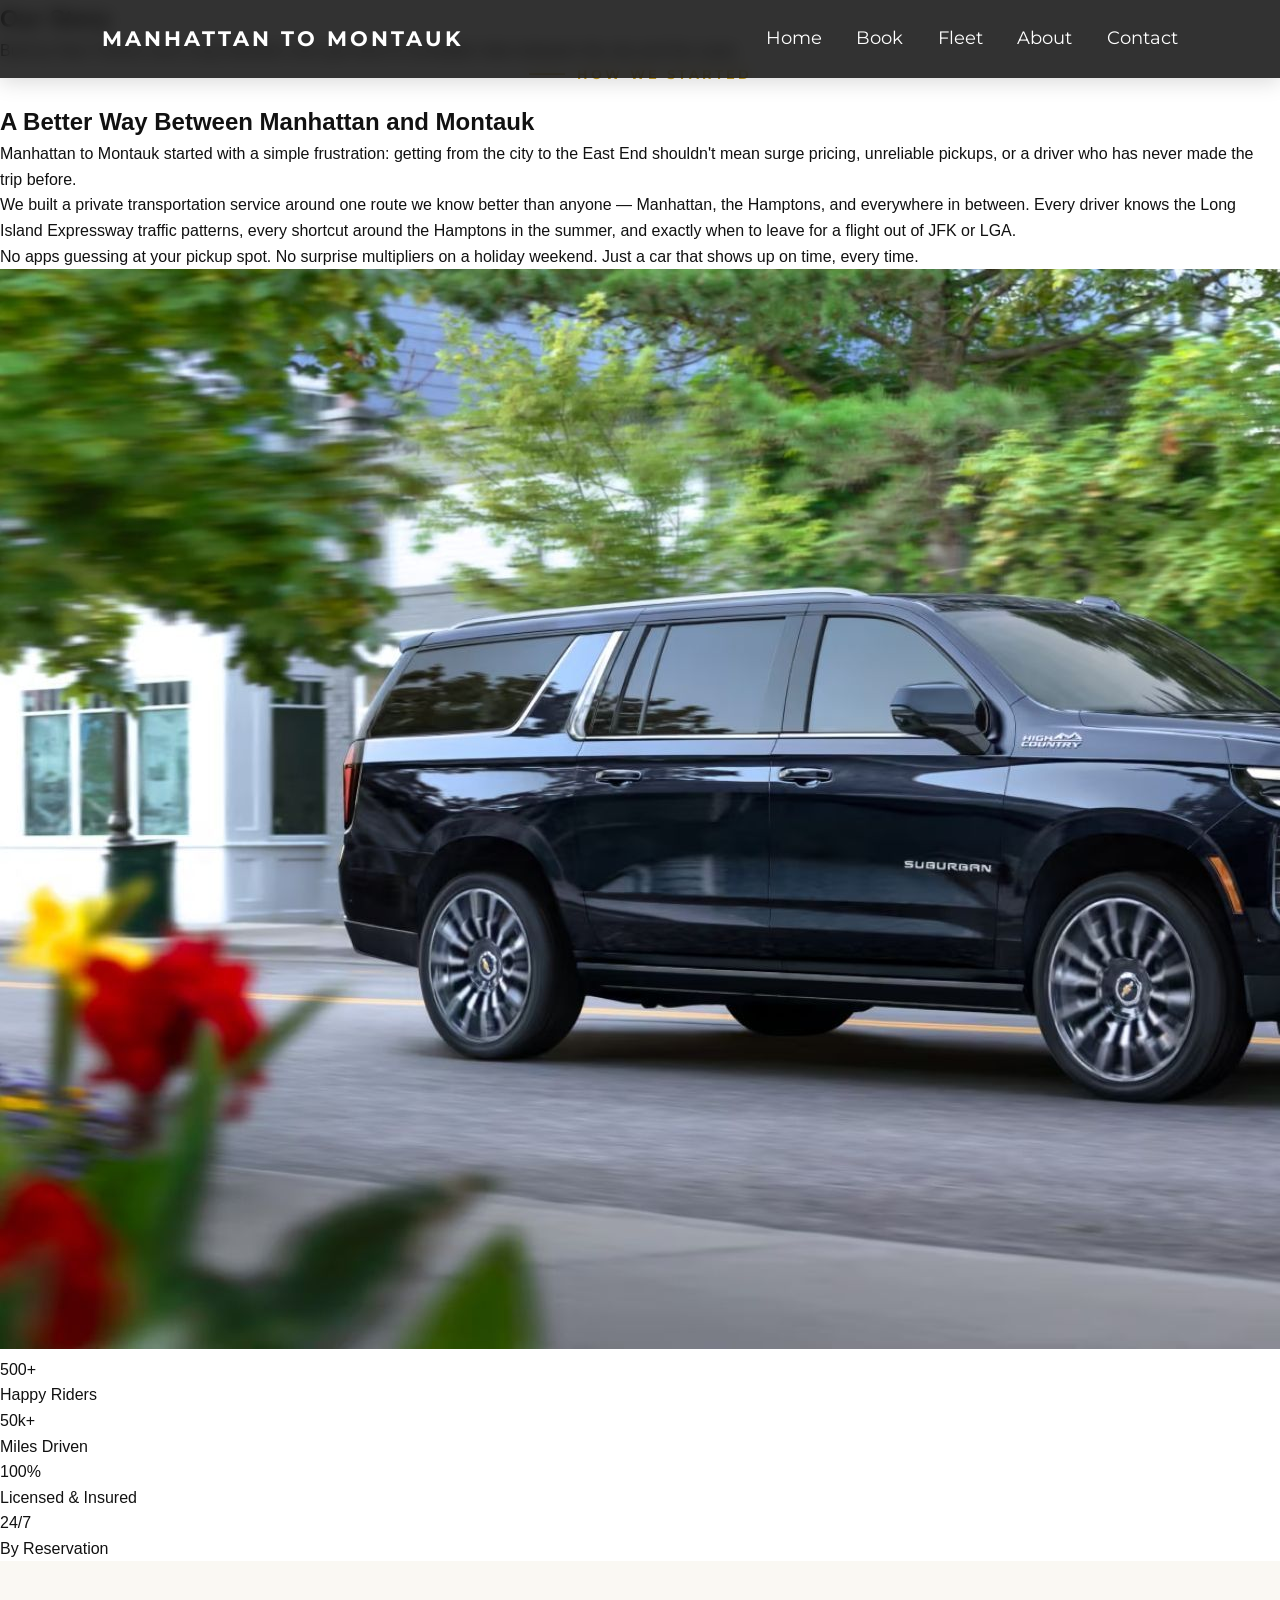
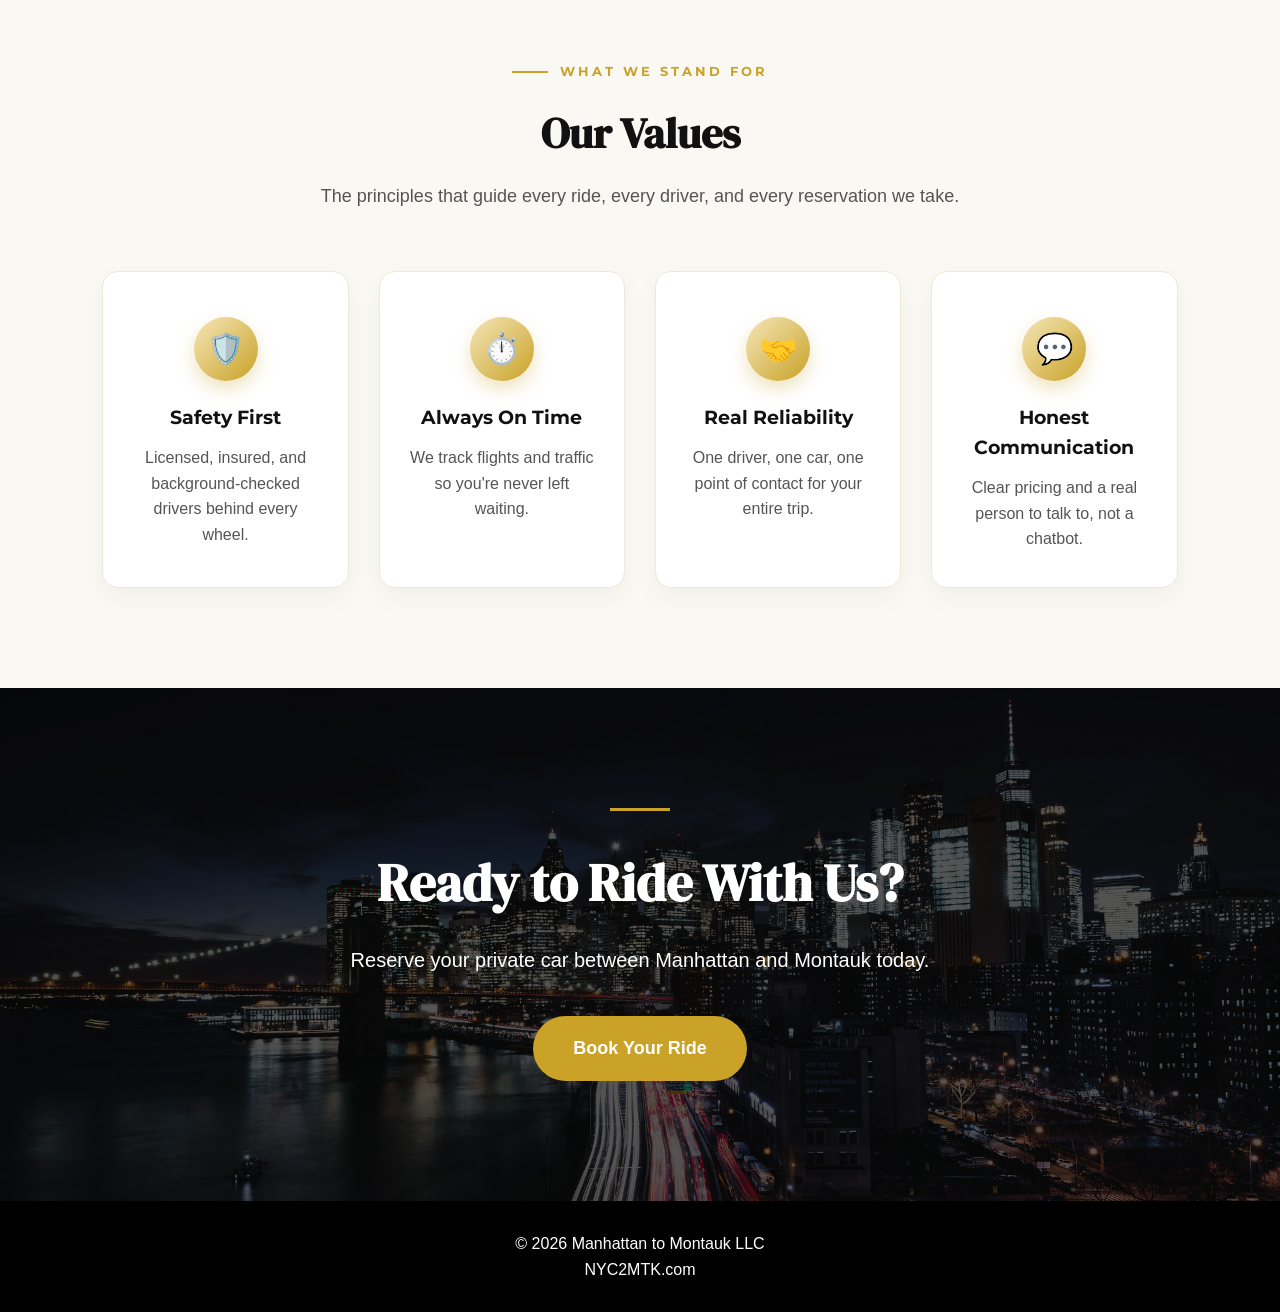
==== about.html @ 54332155 "Create about.html" ====
<!DOCTYPE html>
<html lang="en">
<head>
    <link rel="preconnect" href="https://fonts.googleapis.com">
    <link rel="preconnect" href="https://fonts.gstatic.com" crossorigin>
    <link href="https://fonts.googleapis.com/css2?family=Montserrat:wght@400;500;700&family=DM+Serif+Display&display=swap" rel="stylesheet">

    <meta charset="UTF-8">
    <meta name="viewport" content="width=device-width, initial-scale=1.0">
    <title>About Us | Manhattan to Montauk</title>
    <link rel="icon" type="image/png" href="images/favicon-32.png">
    <link rel="stylesheet" href="style.css">
</head>

<body>

<header>
    <div class="logo">
        MANHATTAN TO MONTAUK
    </div>

    <nav>
        <a href="index.html">Home</a>
        <a href="book.html">Book</a>
        <a href="#">Fleet</a>
        <a href="about.html">About</a>
        <a href="contact.html">Contact</a>
    </nav>
</header>


<section class="page-hero about-hero">
    <div class="page-hero-content">
        <h1>Our Story</h1>
        <p>
            Built by New Yorkers and Long Islanders who got tired
            of unreliable rides between the city and the coast.
        </p>
    </div>
</section>


<section class="story">

    <div class="story-text">
        <div class="eyebrow"><span></span>How We Started</div>
        <h2>A Better Way Between Manhattan and Montauk</h2>
        <p>
            Manhattan to Montauk started with a simple frustration: getting from the city
            to the East End shouldn't mean surge pricing, unreliable pickups, or a driver
            who has never made the trip before.
        </p>
        <p>
            We built a private transportation service around one route we know better than
            anyone &mdash; Manhattan, the Hamptons, and everywhere in between. Every driver
            knows the Long Island Expressway traffic patterns, every shortcut around the
            Hamptons in the summer, and exactly when to leave for a flight out of JFK or LGA.
        </p>
        <p>
            No apps guessing at your pickup spot. No surprise multipliers on a holiday
            weekend. Just a car that shows up on time, every time.
        </p>
    </div>

    <div class="story-image">
        <img src="images/suburban1.jpg" alt="Private car service vehicle">
    </div>

</section>


<section class="stats">

    <div class="stat">
        <div class="stat-number">500+</div>
        <div class="stat-label">Happy Riders</div>
    </div>

    <div class="stat">
        <div class="stat-number">50k+</div>
        <div class="stat-label">Miles Driven</div>
    </div>

    <div class="stat">
        <div class="stat-number">100%</div>
        <div class="stat-label">Licensed &amp; Insured</div>
    </div>

    <div class="stat">
        <div class="stat-number">24/7</div>
        <div class="stat-label">By Reservation</div>
    </div>

</section>


<section class="features">

    <div class="section-title">
        <div class="eyebrow"><span></span>What We Stand For</div>
        <h2>Our Values</h2>
        <p>
            The principles that guide every ride, every driver,
            and every reservation we take.
        </p>
    </div>

    <div class="feature-grid">

        <div class="feature-card">
            <div class="icon">🛡️</div>
            <h3>Safety First</h3>
            <p>
                Licensed, insured, and background-checked
                drivers behind every wheel.
            </p>
        </div>

        <div class="feature-card">
            <div class="icon">⏱️</div>
            <h3>Always On Time</h3>
            <p>
                We track flights and traffic so
                you're never left waiting.
            </p>
        </div>

        <div class="feature-card">
            <div class="icon">🤝</div>
            <h3>Real Reliability</h3>
            <p>
                One driver, one car, one point of
                contact for your entire trip.
            </p>
        </div>

        <div class="feature-card">
            <div class="icon">💬</div>
            <h3>Honest Communication</h3>
            <p>
                Clear pricing and a real person
                to talk to, not a chatbot.
            </p>
        </div>

    </div>

</section>


<section class="cta">

    <div class="cta-content">

        <div class="gold-line"></div>

        <h2>
            Ready to Ride With Us?
        </h2>

        <p>
            Reserve your private car between Manhattan and Montauk today.
        </p>

        <a href="book.html" class="button">
            Book Your Ride
        </a>

    </div>

</section>


<footer>

<p>
© 2026 Manhattan to Montauk LLC
</p>

<p>
NYC2MTK.com
</p>

</footer>

</body>
</html>
---- style.css ----
/* ==========================================
   GLOBAL STYLES
========================================== */

* {
    margin: 0;
    padding: 0;
    box-sizing: border-box;
}

body {
    color: #111;
    font-family: Arial, Helvetica, sans-serif;
    line-height: 1.6;
}


/* ==========================================
   HEADER & NAVIGATION
========================================== */

header {
    position: fixed;
    top: 0;
    width: 100%;
    padding: 22px 8%;
    display: flex;
    justify-content: space-between;
    align-items: center;
    z-index: 10;
    background: rgba(15,15,15,.85);
    backdrop-filter: blur(8px);
    -webkit-backdrop-filter: blur(8px);
    box-shadow: 0 4px 20px rgba(0,0,0,.15);
}

.logo {
    font-family: 'Montserrat', sans-serif;
    font-size: 21px;
    font-weight: 700;
    letter-spacing: 3px;
    text-transform: uppercase;
    color: white;
    display: flex;
    align-items: center;
    gap: 10px;
}

.logo-icon {
    height: 34px;
    width: auto;
    display: block;
}

nav a {
    font-family: 'Montserrat', sans-serif;
    font-size: 18px;
    color: white;
    text-decoration: none;
    margin-left: 30px;
    transition: opacity .3s;
}

nav a:hover {
    opacity: .75;
}


/* ==========================================
   BUTTONS
========================================== */

button,
.button {
    display: inline-block;
    background: #c9a227;
    color: white;
    border: none;
    padding: 18px 40px;
    border-radius: 40px;
    font-size: 18px;
    font-weight: 600;
    text-decoration: none;
    cursor: pointer;
    transition: .3s;
}

button:hover,
.button:hover {
    background: #b8921e;
    transform: translateY(-2px);
}


/* ==========================================
   HERO
========================================== */

.hero {
    position: relative;
    height: 100vh;
    overflow: hidden;
}

.slideshow {
    position: absolute;
    inset: 0;
}

.slide {
    position: absolute;
    inset: 0;
    background-size: cover;
    background-position: center;
    opacity: 0;
    transition: opacity 1.5s ease;
}

.slide.active {
    opacity: 1;
}

.slide:nth-child(1) {
    background-image: url("images/suburban1.jpg");
}

.slide:nth-child(2) {
    background-image: url("images/broadway.jpg");
}

.slide:nth-child(3) {
    background-image: url("images/airport.jpg");
}

.slide:nth-child(4) {
    background-image: url("images/montauk.jpg");
}

.overlay {
    position: absolute;
    inset: 0;
    background: rgba(0,0,0,.45);
}

.hero-content {
    position: relative;
    z-index: 2;
    height: 100%;
    width: 100%;
    color: white;
    display: flex;
    flex-direction: column;
    justify-content: center;
    align-items: center;
    text-align: center;
}

.hero h1 {
    font-family: 'DM Serif Display', serif;
    font-size: 60px;
    line-height: 1.1;
    max-width: 1500px;
}

.hero p {
    font-size: 24px;
    margin: 30px 0;
}


/* ==========================================
   FEATURES
========================================== */

.features {
    background: #faf8f3;
    padding: 100px 8%;
    text-align: center;
}

.section-title {
    max-width: 700px;
    margin: 0 auto 60px;
}

.eyebrow {
    display: flex;
    align-items: center;
    justify-content: center;
    gap: 12px;
    font-family: 'Montserrat', sans-serif;
    font-size: 13px;
    font-weight: 700;
    letter-spacing: 3px;
    text-transform: uppercase;
    color: #c9a227;
    margin-bottom: 18px;
}

.eyebrow span {
    display: block;
    width: 36px;
    height: 2px;
    background: #c9a227;
}

.section-title h2 {
    font-family: 'DM Serif Display', serif;
    font-size: 42px;
    margin-bottom: 15px;
}

.section-title p {
    font-size: 18px;
    color: #555;
}

.feature-grid {
    display: grid;
    grid-template-columns: repeat(4,1fr);
    gap: 30px;
}

.feature-card {
    position: relative;
    background: white;
    padding: 45px 30px 35px;
    border-radius: 16px;
    border: 1px solid #eee8da;
    box-shadow: 0 10px 25px rgba(0,0,0,.04);
    transition: .35s;
}

.feature-card:hover {
    transform: translateY(-8px);
    box-shadow: 0 20px 40px rgba(0,0,0,.09);
    border-color: #c9a227;
}

.icon {
    width: 64px;
    height: 64px;
    display: flex;
    align-items: center;
    justify-content: center;
    margin: 0 auto 22px;
    font-size: 30px;
    border-radius: 50%;
    background: linear-gradient(135deg, #f5e6b8, #c9a227);
    box-shadow: 0 8px 18px rgba(201,162,39,.3);
}

.feature-card h3 {
    font-family: 'Montserrat', sans-serif;
    margin-bottom: 12px;
}

.feature-card p {
    color: #555;
}


/* ==========================================
   ROUTES
========================================== */

.routes {
    background: #efece4;
    padding: 100px 8%;
    text-align: center;
}

.route-grid {
    display: grid;
    grid-template-columns: repeat(2,1fr);
    gap: 25px;
    margin-top: 10px;
    max-width: 1000px;
    margin-left: auto;
    margin-right: auto;
}

.route-card {
    position: relative;
    background: white;
    padding: 35px 40px;
    border-radius: 16px;
    border: 1px solid #e6e2d5;
    border-left: 4px solid #c9a227;
    box-shadow: 0 10px 25px rgba(0,0,0,.05);
    text-align: left;
    transition: .3s;
}

.route-card:hover {
    transform: translateY(-5px);
    box-shadow: 0 18px 35px rgba(0,0,0,.1);
}

.route-tag {
    display: inline-block;
    font-family: 'Montserrat', sans-serif;
    font-size: 12px;
    font-weight: 700;
    letter-spacing: 1.5px;
    text-transform: uppercase;
    color: #c9a227;
    background: rgba(201,162,39,.1);
    padding: 6px 14px;
    border-radius: 20px;
    margin-bottom: 18px;
}

.route-path {
    display: flex;
    align-items: center;
    gap: 14px;
    font-family: 'DM Serif Display', serif;
    font-size: 24px;
    margin-bottom: 22px;
}

.route-arrow {
    font-family: 'Montserrat', sans-serif;
    color: #c9a227;
    font-size: 20px;
}

.route-link {
    display: inline-block;
    font-family: 'Montserrat', sans-serif;
    font-size: 15px;
    font-weight: 600;
    color: #111;
    text-decoration: none;
    border-bottom: 2px solid transparent;
    transition: .3s;
}

.route-link:hover {
    border-bottom-color: #c9a227;
    color: #c9a227;
}


/* ==========================================
   CALL TO ACTION
========================================== */

.cta {
    position: relative;
    background:
        linear-gradient(rgba(0,0,0,.65), rgba(0,0,0,.65)),
        url("images/night-drive.jpg");
    background-size: cover;
    background-position: center;
    color: white;
    text-align: center;
    padding: 120px 20px;
}

.cta-content {
    position: relative;
    z-index: 2;
}

.gold-line {
    width: 60px;
    height: 3px;
    background: #c9a227;
    margin: 0 auto 30px;
}

.cta h2 {
    font-family: 'DM Serif Display', serif;
    font-size: 52px;
    margin-bottom: 20px;
}

.cta p {
    font-size: 20px;
    margin-bottom: 40px;
}


/* ==========================================
   BOOKING PAGE
========================================== */

.booking-hero {
    position: relative;
    padding: 150px 20px 90px;
    text-align: center;
    color: white;
    background:
        linear-gradient(rgba(0,0,0,.6), rgba(0,0,0,.6)),
        url("images/fleet2.jpg");
    background-size: cover;
    background-position: center;
}

.booking-hero-content {
    position: relative;
    z-index: 2;
    max-width: 800px;
    margin: 0 auto;
}

.booking-hero h1 {
    font-family: 'DM Serif Display', serif;
    font-size: 56px;
    margin-bottom: 20px;
}

.booking-hero p {
    font-size: 20px;
    color: #eee;
}

.booking {
    background: #eeece5;
    display: flex;
    justify-content: center;
    padding: 70px 20px 80px;
}

.booking-content {
    max-width: 800px;
    width: 100%;
    text-align: center;
}

/* ---- Booking Form ---- */

.booking-form {
    margin-top: 0;
    display: flex;
    flex-direction: column;
    gap: 30px;
    text-align: left;
}

.form-box {
    background: #fdfcf9;
    border: 1px solid #e7e4db;
    padding: 40px;
    border-radius: 20px;
    box-shadow: 0 10px 30px rgba(0,0,0,.06);
}

.form-section-title {
    font-family: 'DM Serif Display', serif;
    font-size: 26px;
    margin-bottom: 25px;
}

.trip-type {
    display: flex;
    gap: 15px;
    margin-bottom: 30px;
}

.radio-pill {
    position: relative;
}

.radio-pill input {
    position: absolute;
    opacity: 0;
    width: 100%;
    height: 100%;
    margin: 0;
    cursor: pointer;
}

.radio-pill span {
    display: inline-block;
    padding: 12px 26px;
    border-radius: 30px;
    background: #fafafa;
    border: 2px solid #eee;
    font-family: 'Montserrat', sans-serif;
    font-weight: 600;
    font-size: 15px;
    color: #555;
    transition: .3s;
}

.radio-pill input:checked + span {
    background: #c9a227;
    border-color: #c9a227;
    color: white;
}

.form-grid {
    display: grid;
    grid-template-columns: repeat(2, 1fr);
    gap: 25px;
}

.form-field {
    display: flex;
    flex-direction: column;
    gap: 8px;
}

.form-field.span-2 {
    grid-column: span 2;
}

.form-field label {
    font-family: 'Montserrat', sans-serif;
    font-size: 14px;
    font-weight: 600;
    color: #333;
}

.form-field input,
.form-field select,
.form-field textarea {
    font-family: Arial, Helvetica, sans-serif;
    font-size: 16px;
    padding: 14px 16px;
    border: 2px solid #e5e5e5;
    border-radius: 10px;
    background: #fafafa;
    color: #111;
    transition: .3s;
}

.form-field input:focus,
.form-field select:focus,
.form-field textarea:focus {
    outline: none;
    border-color: #c9a227;
    background: white;
}

.form-field textarea {
    resize: vertical;
}

.submit-button {
    width: 100%;
    font-size: 20px;
    padding: 20px;
}

.form-disclaimer {
    font-size: 14px;
    color: #888;
    text-align: center;
    margin-top: 15px;
}

.confirmation-box {
    margin-top: 50px;
    background: #fdfcf9;
    border: 1px solid #e7e4db;
    padding: 60px 40px;
    border-radius: 20px;
    box-shadow: 0 10px 30px rgba(0,0,0,.06);
    text-align: center;
}

.confirmation-box h2 {
    font-family: 'DM Serif Display', serif;
    font-size: 34px;
    margin-bottom: 20px;
    color: #c9a227;
}

.confirmation-box p {
    margin-bottom: 30px;
}

.payment-box {
    margin-top: 50px;
    background: #fdfcf9;
    border: 1px solid #e7e4db;
    padding: 40px;
    border-radius: 20px;
    box-shadow: 0 10px 30px rgba(0,0,0,.06);
}

.payment-box h2 {
    margin-bottom: 15px;
}

.payment-options {
    display: flex;
    justify-content: center;
    align-items: center;
    gap: 20px;
    margin-top: 30px;
    flex-wrap: wrap;
}

.payment-logo {
    background: #f3f1eb;
    padding: 16px 26px;
    border-radius: 12px;
    display: flex;
    align-items: center;
    justify-content: center;
    height: 56px;
}

.payment-logo img {
    max-height: 28px;
    max-width: 80px;
    width: auto;
    height: auto;
    object-fit: contain;
    display: block;
}


/* ==========================================
   FOOTER
========================================== */

footer {
    background: black;
    color: white;
    text-align: center;
    padding: 30px;
}


/* ==========================================
   RESPONSIVE
========================================== */

@media (max-width: 900px) {

    nav {
        display: none;
    }

    .hero h1,
    .booking-hero h1,
    .cta h2,
    .routes h2,
    .section-title h2 {
        font-size: 40px;
    }

    .feature-grid,
    .route-grid {
        grid-template-columns: 1fr;
    }

    .route-path {
        font-size: 20px;
        flex-wrap: wrap;
    }

    .payment-options {
        flex-direction: column;
        align-items: center;
    }

    .form-grid {
        grid-template-columns: 1fr;
    }

    .form-field.span-2 {
        grid-column: span 1;
    }

    .trip-type {
        flex-direction: column;
    }

    header {
        padding: 18px 6%;
    }

    .booking-hero {
        padding: 120px 20px 70px;
    }

}
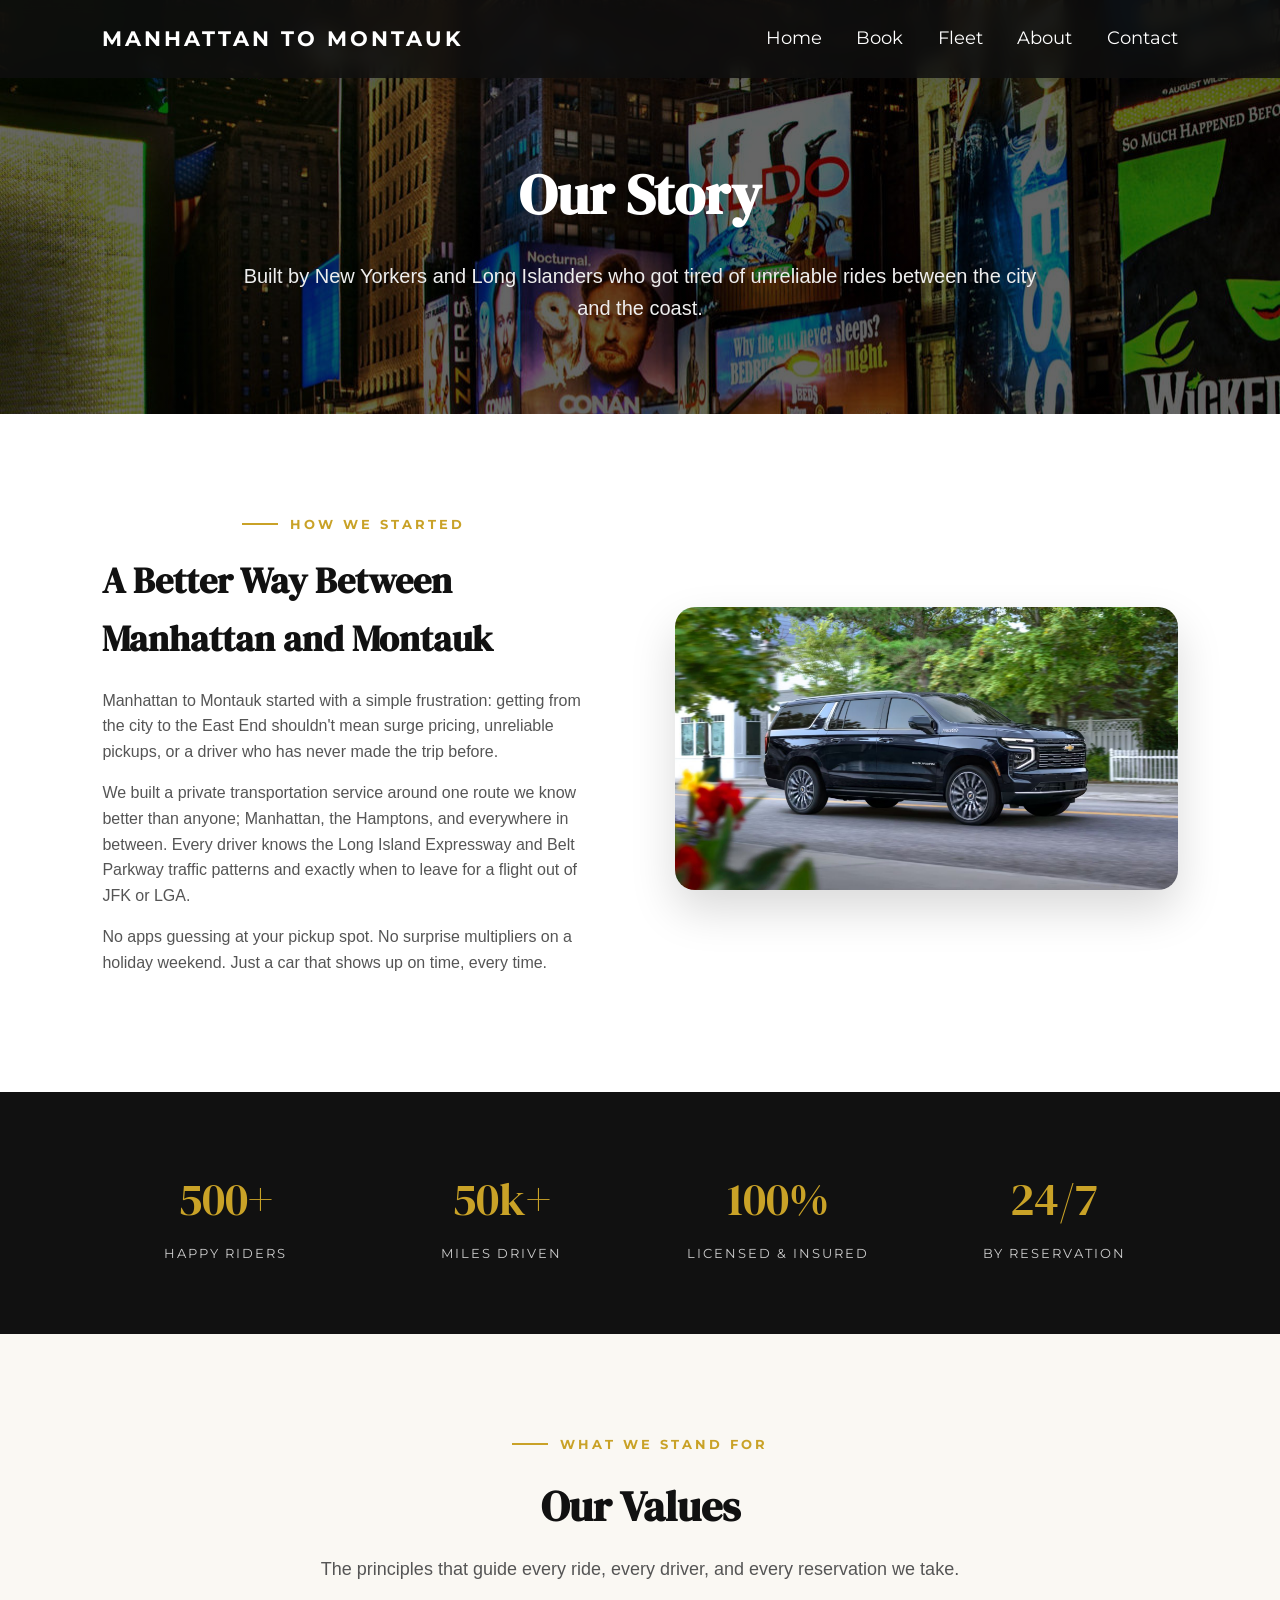
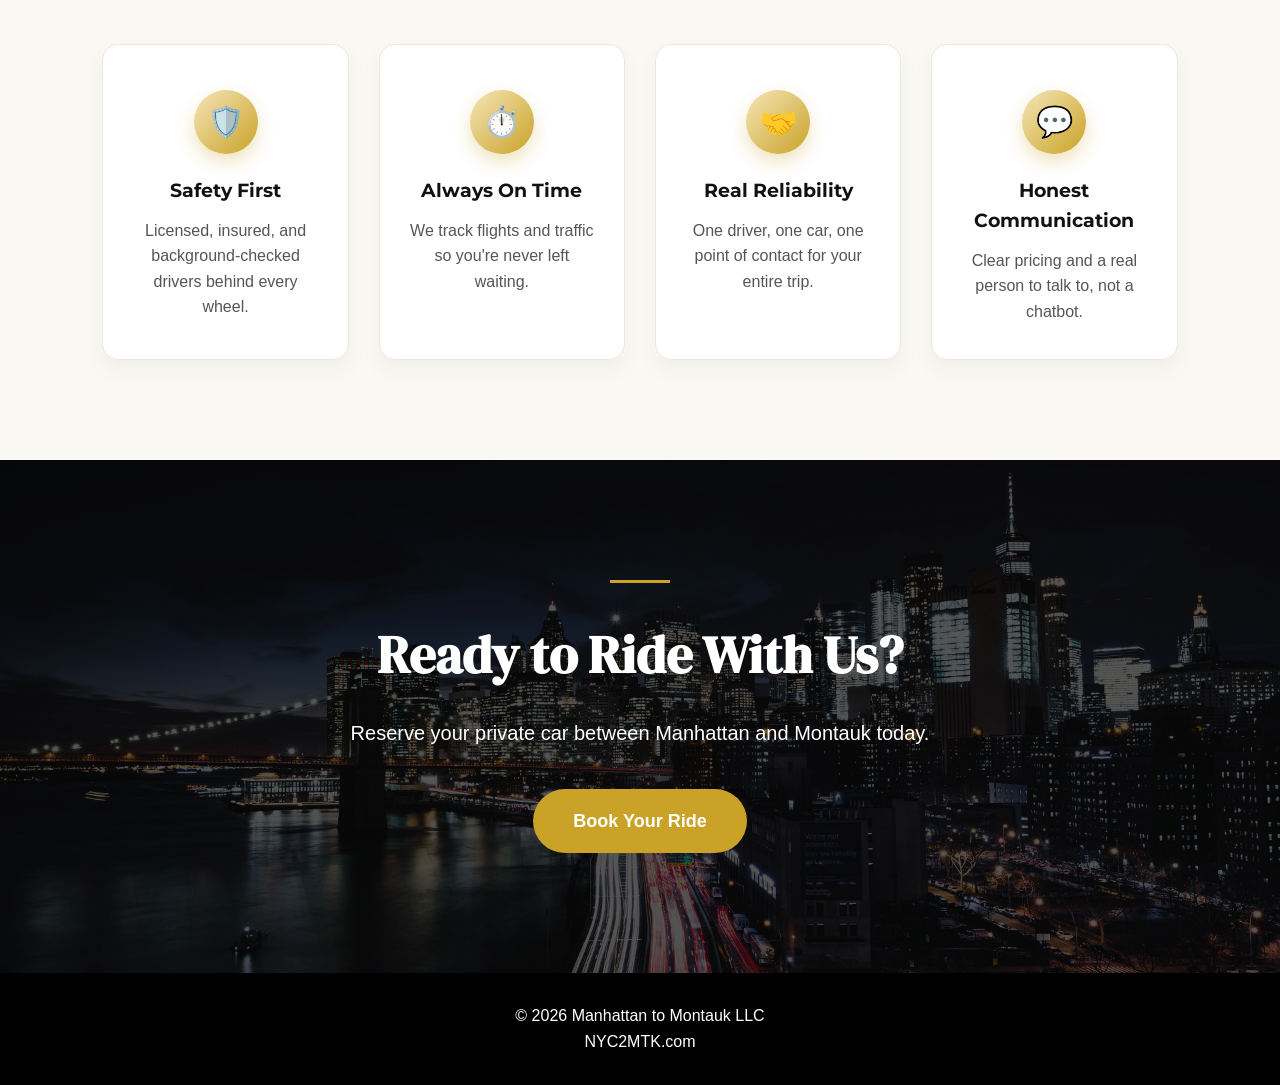
==== commit a0573e19: "Update about.html" ====
--- a/about.html
+++ b/about.html
@@ -52,9 +52,9 @@
         </p>
         <p>
             We built a private transportation service around one route we know better than
-            anyone &mdash; Manhattan, the Hamptons, and everywhere in between. Every driver
-            knows the Long Island Expressway traffic patterns, every shortcut around the
-            Hamptons in the summer, and exactly when to leave for a flight out of JFK or LGA.
+            anyone; Manhattan, the Hamptons, and everywhere in between. Every driver
+            knows the Long Island Expressway and Belt Parkway traffic patterns and exactly 
+            when to leave for a flight out of JFK or LGA.
         </p>
         <p>
             No apps guessing at your pickup spot. No surprise multipliers on a holiday
--- a/style.css
+++ b/style.css
@@ -338,6 +338,137 @@
 }
 
 .route-link:hover {
+    border-bottom-color: #c9a227;
+    color: #c9a227;
+}
+
+
+/* ==========================================
+   GENERIC PAGE HERO (About / Contact)
+========================================== */
+
+.page-hero {
+    position: relative;
+    padding: 150px 20px 90px;
+    text-align: center;
+    color: white;
+    background-size: cover;
+    background-position: center;
+}
+
+.about-hero {
+    background:
+        linear-gradient(rgba(0,0,0,.6), rgba(0,0,0,.6)),
+        url("images/broadway.jpg");
+}
+
+.contact-hero {
+    background:
+        linear-gradient(rgba(0,0,0,.6), rgba(0,0,0,.6)),
+        url("images/montauk.jpg");
+}
+
+.page-hero-content {
+    position: relative;
+    z-index: 2;
+    max-width: 800px;
+    margin: 0 auto;
+}
+
+.page-hero h1 {
+    font-family: 'DM Serif Display', serif;
+    font-size: 56px;
+    margin-bottom: 20px;
+}
+
+.page-hero p {
+    font-size: 20px;
+    color: #eee;
+}
+
+
+/* ==========================================
+   STORY SPLIT SECTION
+========================================== */
+
+.story {
+    display: grid;
+    grid-template-columns: 1fr 1fr;
+    gap: 70px;
+    align-items: center;
+    padding: 100px 8%;
+    background: white;
+}
+
+.story-text h2 {
+    font-family: 'DM Serif Display', serif;
+    font-size: 36px;
+    margin-bottom: 20px;
+}
+
+.story-text p {
+    color: #555;
+    margin-bottom: 16px;
+}
+
+.story-image img {
+    width: 100%;
+    height: 100%;
+    object-fit: cover;
+    border-radius: 20px;
+    box-shadow: 0 20px 45px rgba(0,0,0,.15);
+}
+
+
+/* ==========================================
+   STATS
+========================================== */
+
+.stats {
+    background: #111;
+    color: white;
+    padding: 70px 8%;
+    display: grid;
+    grid-template-columns: repeat(4, 1fr);
+    text-align: center;
+    gap: 30px;
+}
+
+.stat-number {
+    font-family: 'DM Serif Display', serif;
+    font-size: 46px;
+    color: #c9a227;
+}
+
+.stat-label {
+    font-family: 'Montserrat', sans-serif;
+    font-size: 13px;
+    letter-spacing: 2px;
+    text-transform: uppercase;
+    color: #ccc;
+    margin-top: 8px;
+}
+
+
+/* ==========================================
+   CONTACT PAGE EXTRAS
+========================================== */
+
+.feature-grid.cols-3 {
+    grid-template-columns: repeat(3, 1fr);
+    max-width: 1000px;
+    margin: 0 auto;
+}
+
+.contact-link {
+    color: #111;
+    font-weight: 600;
+    text-decoration: none;
+    border-bottom: 2px solid transparent;
+    transition: .3s;
+}
+
+.contact-link:hover {
     border-bottom-color: #c9a227;
     color: #c9a227;
 }
@@ -640,6 +771,7 @@
 
     .hero h1,
     .booking-hero h1,
+    .page-hero h1,
     .cta h2,
     .routes h2,
     .section-title h2 {
@@ -647,8 +779,23 @@
     }
 
     .feature-grid,
-    .route-grid {
+    .route-grid,
+    .feature-grid.cols-3 {
         grid-template-columns: 1fr;
+    }
+
+    .story {
+        grid-template-columns: 1fr;
+        padding: 70px 8%;
+    }
+
+    .story-image {
+        order: -1;
+    }
+
+    .stats {
+        grid-template-columns: repeat(2, 1fr);
+        gap: 40px;
     }
 
     .route-path {
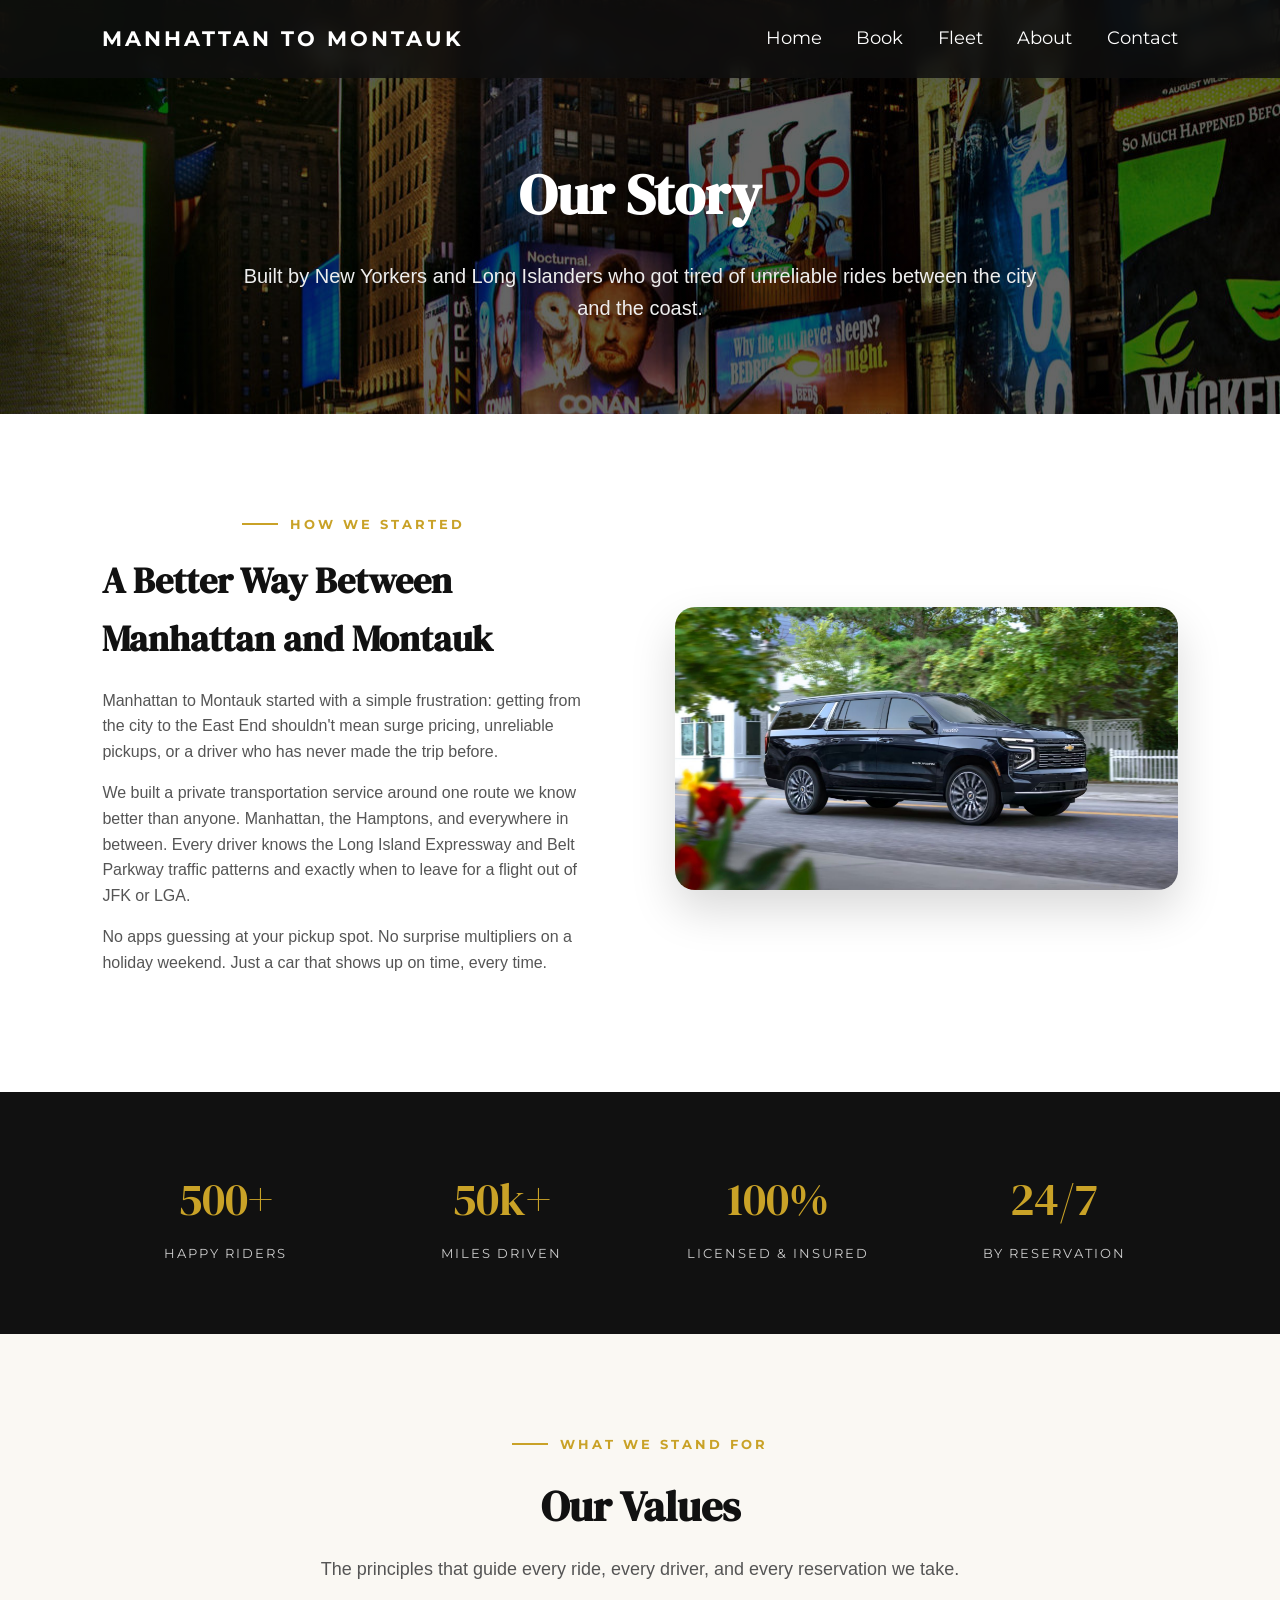
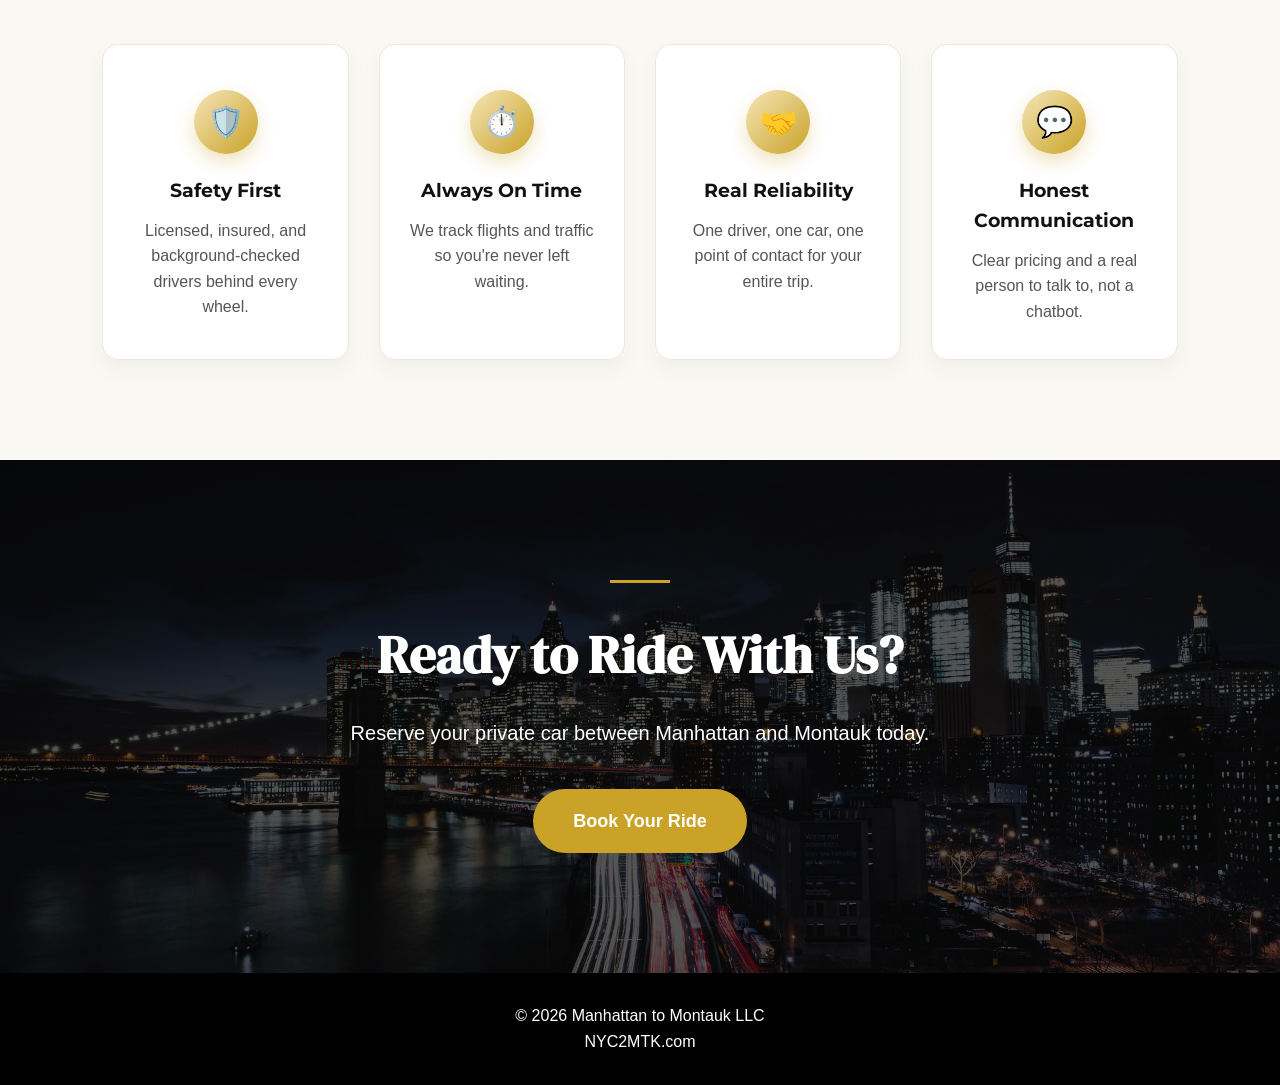
==== commit 9d001883: "Update about.html" ====
--- a/about.html
+++ b/about.html
@@ -52,7 +52,7 @@
         </p>
         <p>
             We built a private transportation service around one route we know better than
-            anyone; Manhattan, the Hamptons, and everywhere in between. Every driver
+            anyone. Manhattan, the Hamptons, and everywhere in between. Every driver
             knows the Long Island Expressway and Belt Parkway traffic patterns and exactly 
             when to leave for a flight out of JFK or LGA.
         </p>
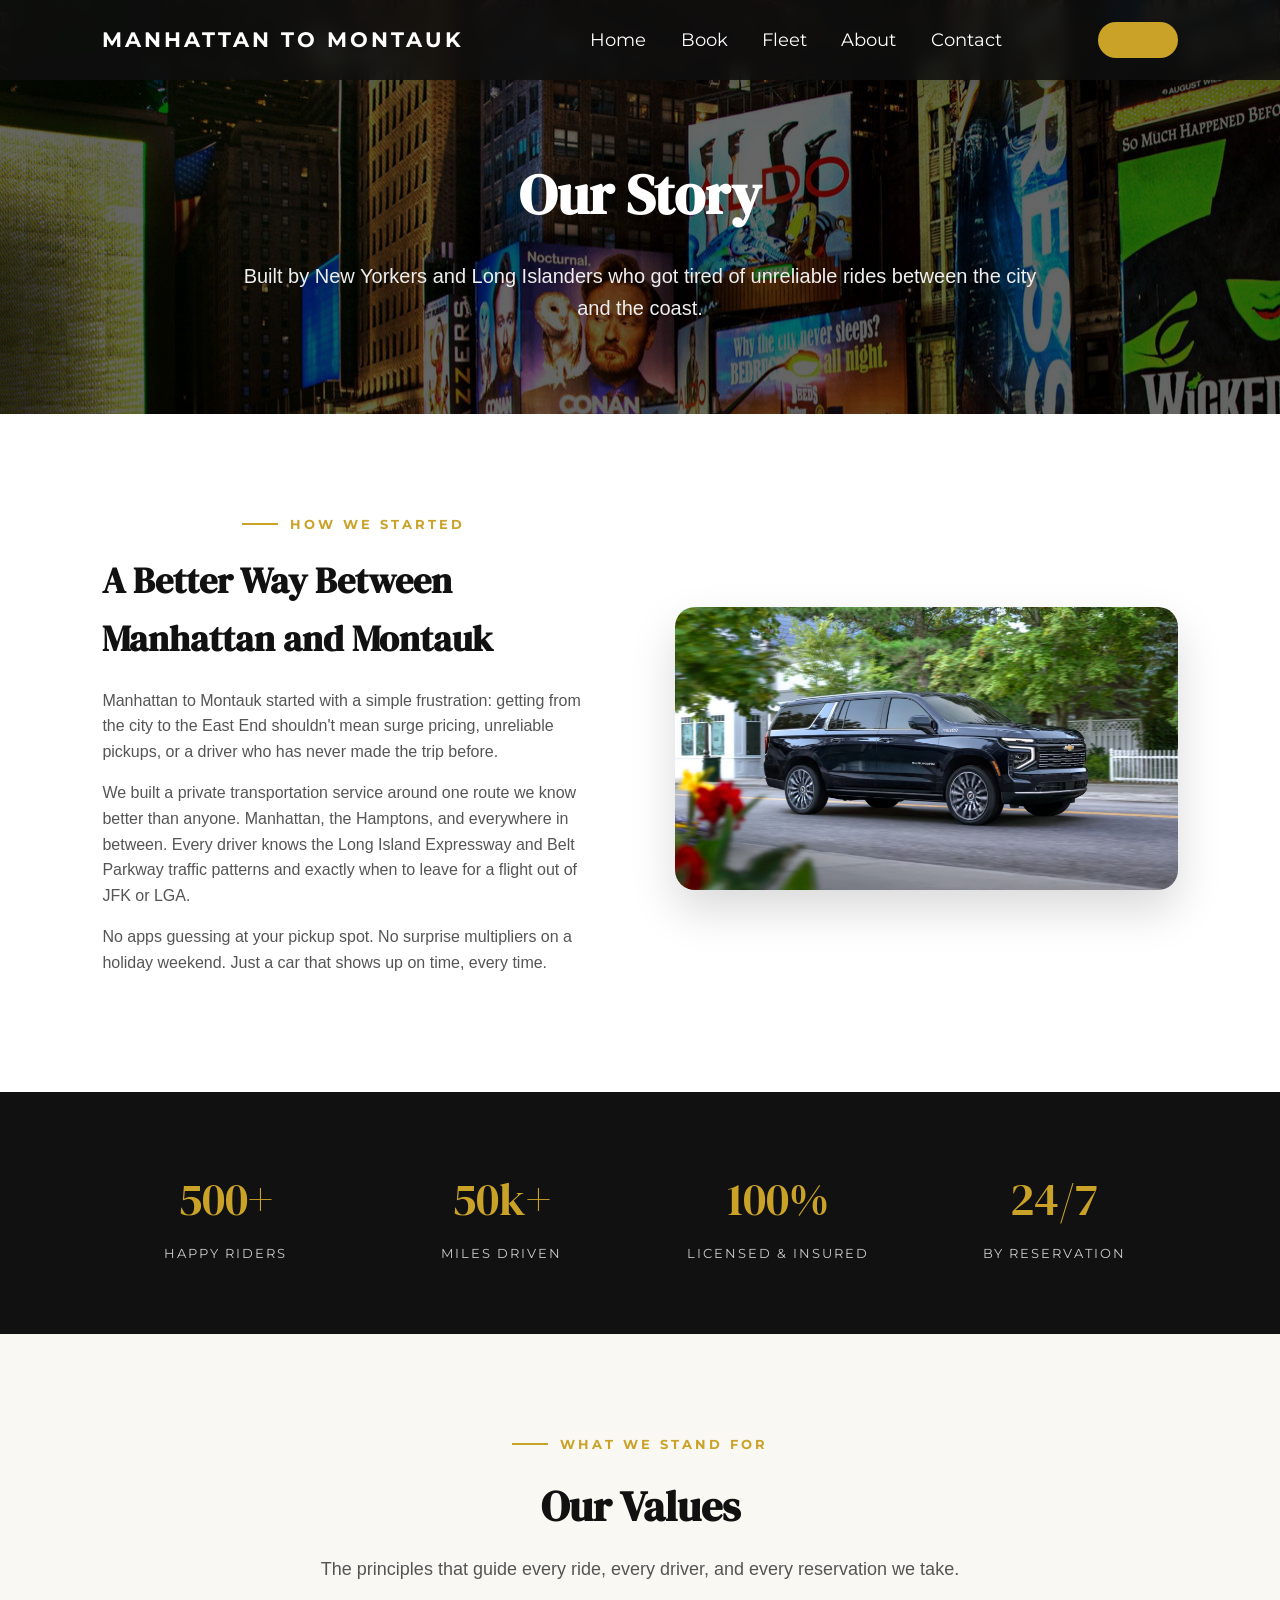
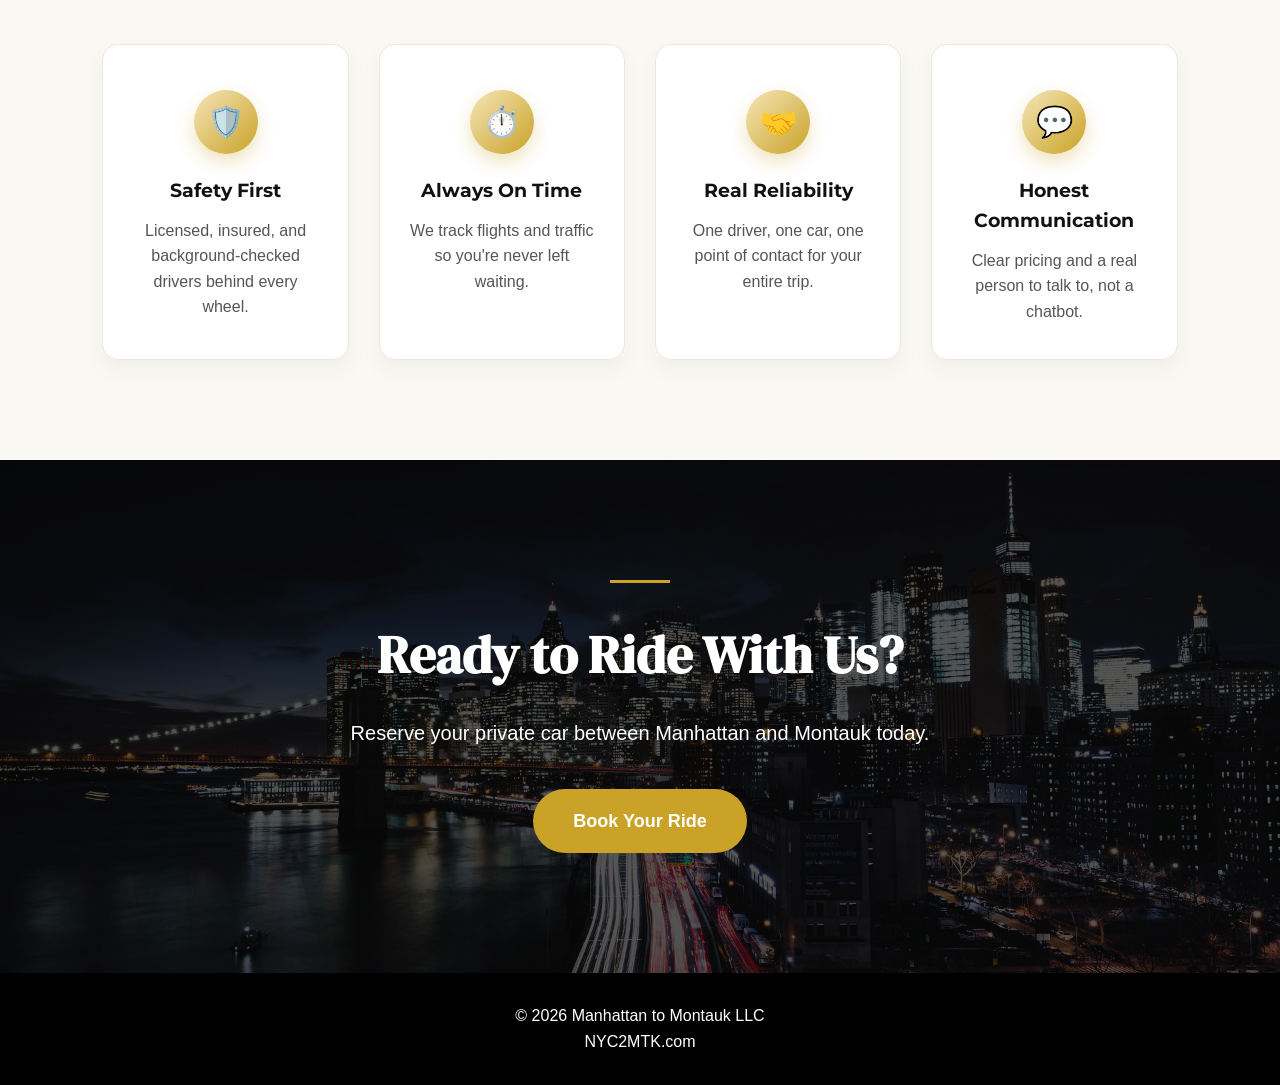
==== commit cc8bfaa8: "Update about.html" ====
--- a/about.html
+++ b/about.html
@@ -19,14 +19,22 @@
         MANHATTAN TO MONTAUK
     </div>
 
-    <nav>
+    <nav id="site-nav">
         <a href="index.html">Home</a>
         <a href="book.html">Book</a>
         <a href="#">Fleet</a>
         <a href="about.html">About</a>
         <a href="contact.html">Contact</a>
     </nav>
+
+    <button class="nav-toggle" id="nav-toggle" aria-label="Toggle menu" aria-expanded="false" aria-controls="site-nav">
+        <span></span>
+        <span></span>
+        <span></span>
+    </button>
 </header>
+
+<div class="nav-overlay" id="nav-overlay"></div>
 
 
 <section class="page-hero about-hero">
@@ -183,5 +191,35 @@
 
 </footer>
 
+<script>
+const navToggle = document.getElementById('nav-toggle');
+const siteNav = document.getElementById('site-nav');
+const navOverlay = document.getElementById('nav-overlay');
+
+function closeNav() {
+    navToggle.classList.remove('open');
+    siteNav.classList.remove('open');
+    navOverlay.classList.remove('open');
+    navToggle.setAttribute('aria-expanded', 'false');
+}
+
+function openNav() {
+    navToggle.classList.add('open');
+    siteNav.classList.add('open');
+    navOverlay.classList.add('open');
+    navToggle.setAttribute('aria-expanded', 'true');
+}
+
+navToggle.addEventListener('click', () => {
+    siteNav.classList.contains('open') ? closeNav() : openNav();
+});
+
+navOverlay.addEventListener('click', closeNav);
+
+siteNav.querySelectorAll('a').forEach(link => {
+    link.addEventListener('click', closeNav);
+});
+</script>
+
 </body>
 </html>
--- a/style.css
+++ b/style.css
@@ -125,7 +125,7 @@
 }
 
 .slide:nth-child(2) {
-    background-image: url("images/broadway.jpg");
+    background-image: url("images/cityscape.jpg");
 }
 
 .slide:nth-child(3) {
